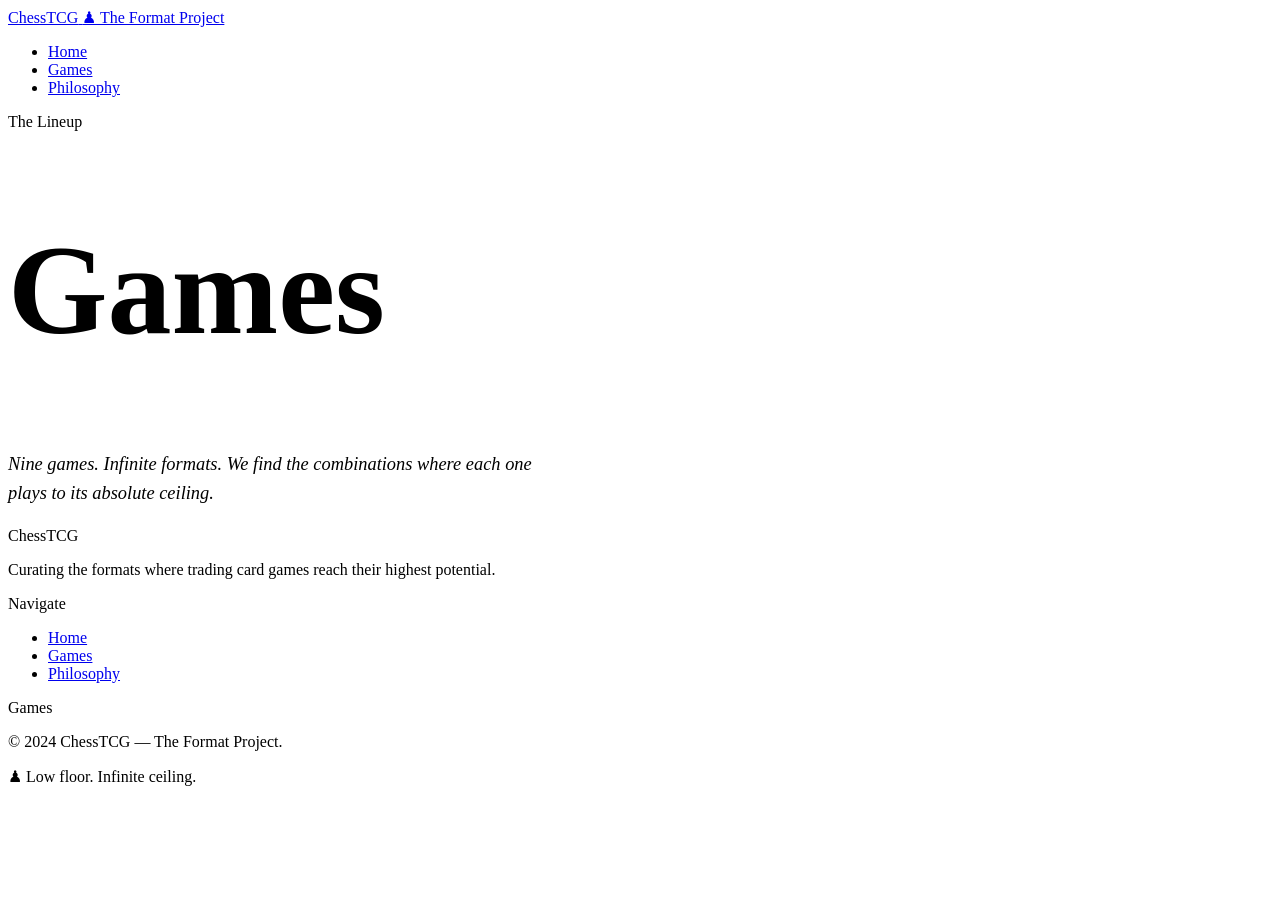
==== games.html @ 32511aa6 "Add files via upload" ====
<!DOCTYPE html>
<html lang="en">
<head>
  <meta charset="UTF-8" />
  <meta name="viewport" content="width=device-width, initial-scale=1.0" />
  <title>Games — ChessTCG</title>
  <meta name="description" content="All TCGs covered by the ChessTCG Format Project — from Yu-Gi-Oh! to Flesh and Blood." />
  <link rel="stylesheet" href="../css/style.css" />
</head>
<body>

  <nav class="nav">
    <a href="../index.html" class="nav__logo">
      <span class="nav__logo-chess">ChessTCG</span>
      <span class="nav__logo-tcg">♟ The Format Project</span>
    </a>
    <ul class="nav__links">
      <li><a href="../index.html" class="nav__link">Home</a></li>
      <li><a href="games.html" class="nav__link">Games</a></li>
      <li><a href="philosophy.html" class="nav__link">Philosophy</a></li>
    </ul>
  </nav>

  <!-- Hero -->
  <div class="page-hero">
    <div class="page-hero__inner">
      <p class="section__label">The Lineup</p>
      <h1 class="hero__title" style="font-size: clamp(3rem,10vw,9rem); opacity:1; animation:none;">Games</h1>
      <p style="font-family:var(--font-serif); font-style:italic; color:var(--parchment); font-size:1.15rem; margin-top:20px; max-width:560px; line-height:1.6;">
        Nine games. Infinite formats. We find the combinations where 
        each one plays to its absolute ceiling.
      </p>
    </div>
  </div>

  <!-- Games Grid -->
  <section class="section">
    <div class="games-grid" id="all-games"></div>
  </section>

  <!-- Footer -->
  <footer class="footer">
    <div class="footer__inner">
      <div>
        <div class="footer__brand">ChessTCG</div>
        <p class="footer__tagline">Curating the formats where trading card games reach their highest potential.</p>
      </div>
      <div>
        <p class="footer__heading">Navigate</p>
        <ul class="footer__links">
          <li><a href="../index.html" class="footer__link">Home</a></li>
          <li><a href="games.html" class="footer__link">Games</a></li>
          <li><a href="philosophy.html" class="footer__link">Philosophy</a></li>
        </ul>
      </div>
      <div>
        <p class="footer__heading">Games</p>
        <ul class="footer__links" id="footer-games"></ul>
      </div>
    </div>
    <div class="footer__bottom">
      <p class="footer__copy">© 2024 ChessTCG — The Format Project.</p>
      <p class="footer__copy">♟ Low floor. Infinite ceiling.</p>
    </div>
  </footer>

  <script src="../js/content.js"></script>
  <script src="../js/main.js"></script>
  <script>
    const grid = document.getElementById('all-games');
    GAMES.forEach(game => {
      const href = game.enabled && game.slug ? `games/${game.slug}.html` : '#';
      grid.innerHTML += `
        <a href="${href}" class="game-card ${!game.enabled ? 'game-card--placeholder' : ''}">
          <span class="game-card__tag">${game.tag}</span>
          <h3 class="game-card__name">${game.name}</h3>
          <p class="game-card__desc">${game.description}</p>
          <div class="game-card__meta">
            <span class="game-card__count">${game.matchupCount} matchup${game.matchupCount !== 1 ? 's' : ''}</span>
            <span class="game-card__arrow">${game.enabled && game.slug ? '↗' : '—'}</span>
          </div>
        </a>`;
    });

    const footerGames = document.getElementById('footer-games');
    GAMES.filter(g => g.enabled && g.slug).forEach(game => {
      footerGames.innerHTML += `<li><a href="games/${game.slug}.html" class="footer__link">${game.name}</a></li>`;
    });
  </script>
</body>
</html>
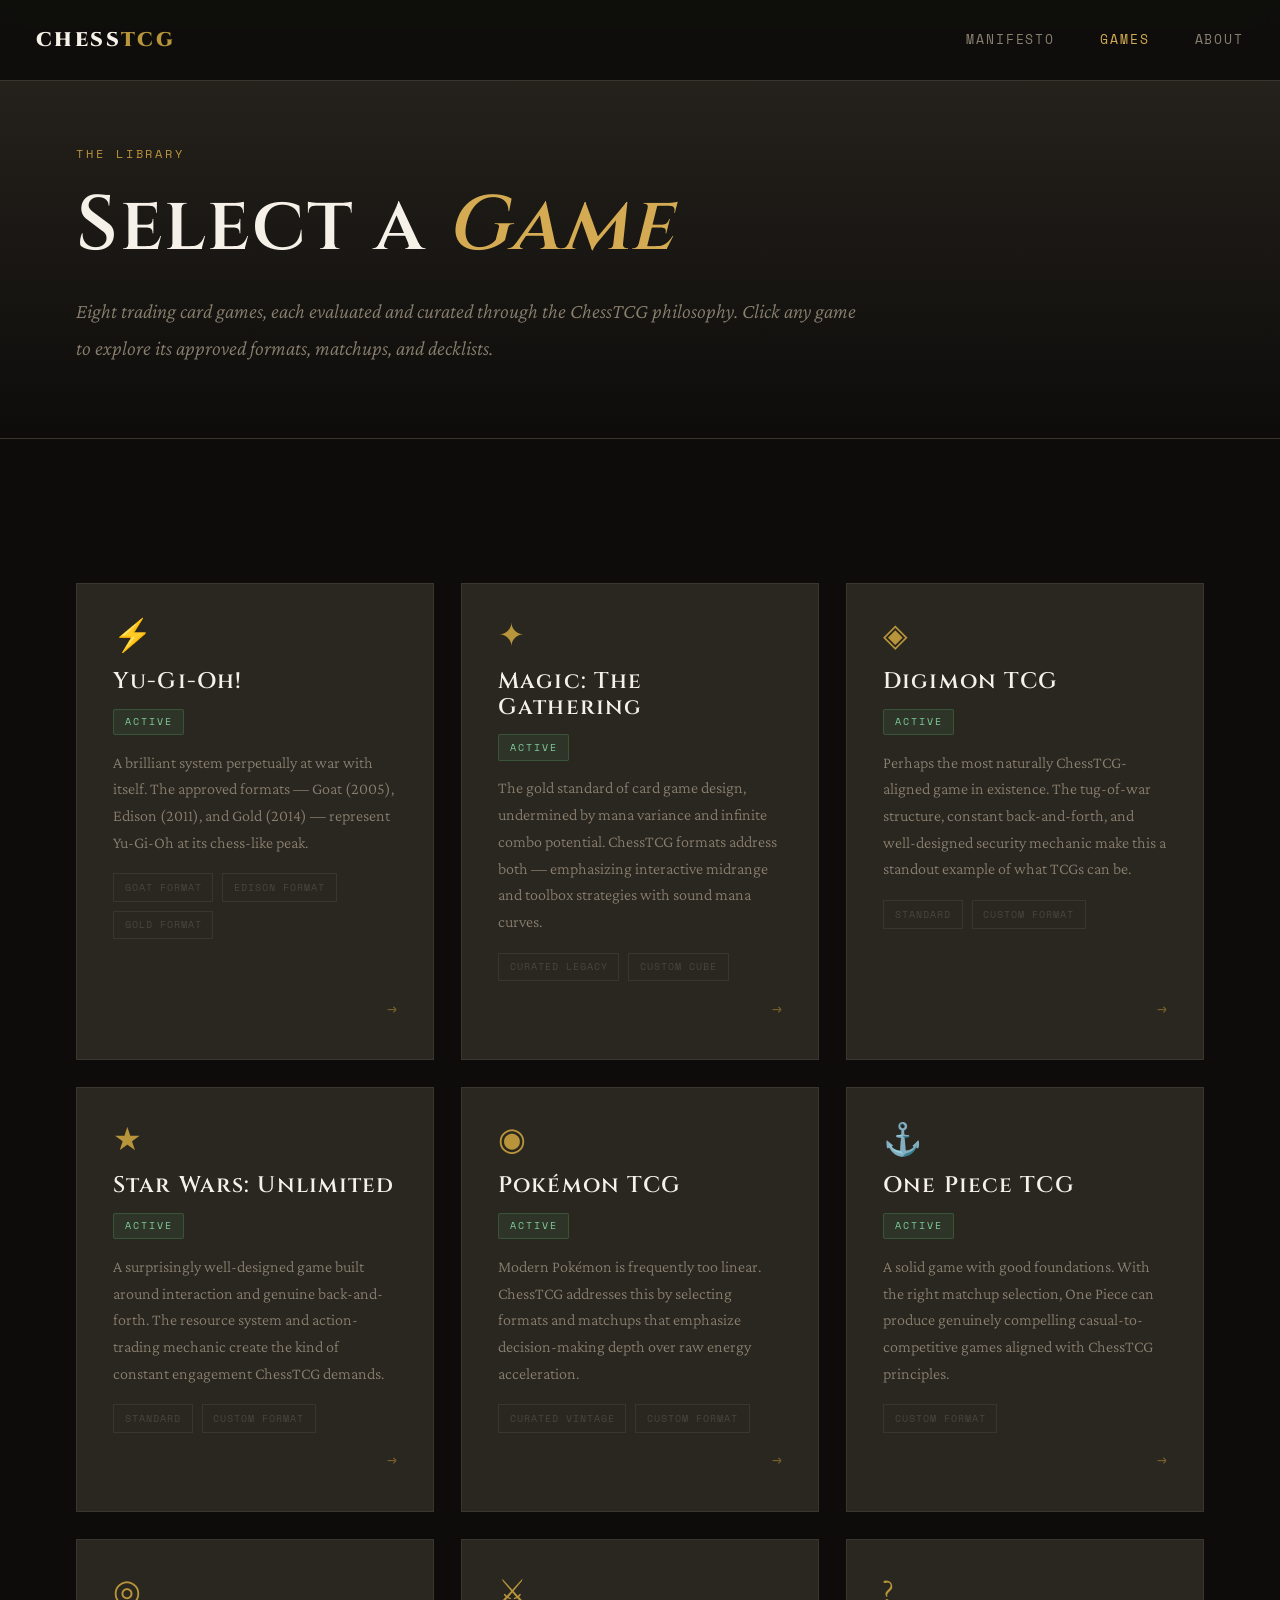
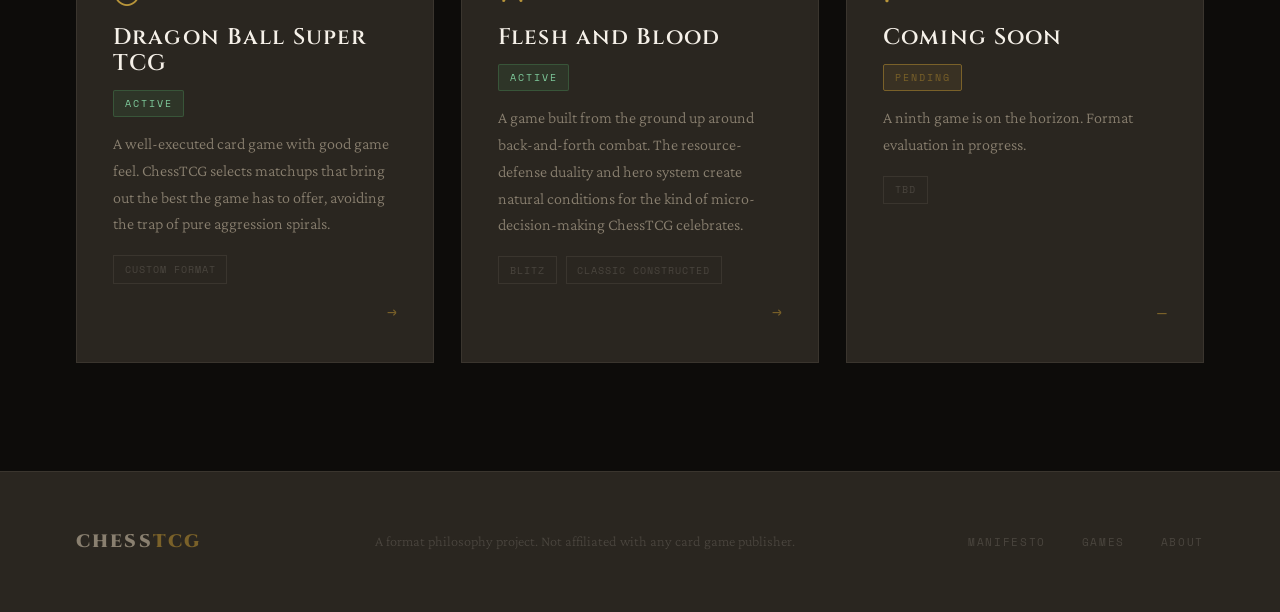
==== commit 4e0135c9: "Add files via upload" ====
--- a/games.html
+++ b/games.html
@@ -4,88 +4,204 @@
   <meta charset="UTF-8" />
   <meta name="viewport" content="width=device-width, initial-scale=1.0" />
   <title>Games — ChessTCG</title>
-  <meta name="description" content="All TCGs covered by the ChessTCG Format Project — from Yu-Gi-Oh! to Flesh and Blood." />
-  <link rel="stylesheet" href="../css/style.css" />
+  <link rel="stylesheet" href="css/global.css" />
+  <link rel="stylesheet" href="css/games.css" />
+  <link rel="preconnect" href="https://fonts.googleapis.com">
+  <link rel="preconnect" href="https://fonts.gstatic.com" crossorigin>
+  <link href="https://fonts.googleapis.com/css2?family=Cinzel:wght@400;600;900&family=Crimson+Pro:ital,wght@0,300;0,400;1,300;1,400&family=Space+Mono:wght@400;700&display=swap" rel="stylesheet">
 </head>
 <body>
 
   <nav class="nav">
-    <a href="../index.html" class="nav__logo">
-      <span class="nav__logo-chess">ChessTCG</span>
-      <span class="nav__logo-tcg">♟ The Format Project</span>
-    </a>
-    <ul class="nav__links">
-      <li><a href="../index.html" class="nav__link">Home</a></li>
-      <li><a href="games.html" class="nav__link">Games</a></li>
-      <li><a href="philosophy.html" class="nav__link">Philosophy</a></li>
-    </ul>
+    <a href="index.html" class="nav-logo">CHESS<span>TCG</span></a>
+    <div class="nav-links">
+      <a href="index.html">Manifesto</a>
+      <a href="games.html" class="active">Games</a>
+      <a href="about.html">About</a>
+    </div>
   </nav>
 
-  <!-- Hero -->
-  <div class="page-hero">
-    <div class="page-hero__inner">
-      <p class="section__label">The Lineup</p>
-      <h1 class="hero__title" style="font-size: clamp(3rem,10vw,9rem); opacity:1; animation:none;">Games</h1>
-      <p style="font-family:var(--font-serif); font-style:italic; color:var(--parchment); font-size:1.15rem; margin-top:20px; max-width:560px; line-height:1.6;">
-        Nine games. Infinite formats. We find the combinations where 
-        each one plays to its absolute ceiling.
-      </p>
+  <header class="page-header">
+    <div class="container">
+      <p class="page-eyebrow">The Library</p>
+      <h1>Select a <em>Game</em></h1>
+      <p class="page-desc">Eight trading card games, each evaluated and curated through the ChessTCG philosophy. Click any game to explore its approved formats, matchups, and decklists.</p>
     </div>
-  </div>
-
-  <!-- Games Grid -->
-  <section class="section">
-    <div class="games-grid" id="all-games"></div>
-  </section>
-
-  <!-- Footer -->
+  </header>
+
+  <main>
+    <section class="games-section">
+      <div class="container">
+        <div class="games-grid">
+
+          <!-- Yu-Gi-Oh! -->
+          <a href="games/yugioh.html" class="game-card">
+            <div class="game-card-inner">
+              <div class="game-icon">⚡</div>
+              <div class="game-info">
+                <h3>Yu-Gi-Oh!</h3>
+                <p class="game-status status-active">Active</p>
+                <p class="game-desc">A brilliant system perpetually at war with itself. The approved formats — Goat (2005), Edison (2011), and Gold (2014) — represent Yu-Gi-Oh at its chess-like peak.</p>
+                <div class="game-tags">
+                  <span class="tag">Goat Format</span>
+                  <span class="tag">Edison Format</span>
+                  <span class="tag">Gold Format</span>
+                </div>
+              </div>
+              <div class="game-arrow">→</div>
+            </div>
+          </a>
+
+          <!-- Magic the Gathering -->
+          <a href="games/magic.html" class="game-card">
+            <div class="game-card-inner">
+              <div class="game-icon">✦</div>
+              <div class="game-info">
+                <h3>Magic: The Gathering</h3>
+                <p class="game-status status-active">Active</p>
+                <p class="game-desc">The gold standard of card game design, undermined by mana variance and infinite combo potential. ChessTCG formats address both — emphasizing interactive midrange and toolbox strategies with sound mana curves.</p>
+                <div class="game-tags">
+                  <span class="tag">Curated Legacy</span>
+                  <span class="tag">Custom Cube</span>
+                </div>
+              </div>
+              <div class="game-arrow">→</div>
+            </div>
+          </a>
+
+          <!-- Digimon -->
+          <a href="games/digimon.html" class="game-card">
+            <div class="game-card-inner">
+              <div class="game-icon">◈</div>
+              <div class="game-info">
+                <h3>Digimon TCG</h3>
+                <p class="game-status status-active">Active</p>
+                <p class="game-desc">Perhaps the most naturally ChessTCG-aligned game in existence. The tug-of-war structure, constant back-and-forth, and well-designed security mechanic make this a standout example of what TCGs can be.</p>
+                <div class="game-tags">
+                  <span class="tag">Standard</span>
+                  <span class="tag">Custom Format</span>
+                </div>
+              </div>
+              <div class="game-arrow">→</div>
+            </div>
+          </a>
+
+          <!-- Star Wars Unlimited -->
+          <a href="games/starwars.html" class="game-card">
+            <div class="game-card-inner">
+              <div class="game-icon">★</div>
+              <div class="game-info">
+                <h3>Star Wars: Unlimited</h3>
+                <p class="game-status status-active">Active</p>
+                <p class="game-desc">A surprisingly well-designed game built around interaction and genuine back-and-forth. The resource system and action-trading mechanic create the kind of constant engagement ChessTCG demands.</p>
+                <div class="game-tags">
+                  <span class="tag">Standard</span>
+                  <span class="tag">Custom Format</span>
+                </div>
+              </div>
+              <div class="game-arrow">→</div>
+            </div>
+          </a>
+
+          <!-- Pokémon -->
+          <a href="games/pokemon.html" class="game-card">
+            <div class="game-card-inner">
+              <div class="game-icon">◉</div>
+              <div class="game-info">
+                <h3>Pokémon TCG</h3>
+                <p class="game-status status-active">Active</p>
+                <p class="game-desc">Modern Pokémon is frequently too linear. ChessTCG addresses this by selecting formats and matchups that emphasize decision-making depth over raw energy acceleration.</p>
+                <div class="game-tags">
+                  <span class="tag">Curated Vintage</span>
+                  <span class="tag">Custom Format</span>
+                </div>
+              </div>
+              <div class="game-arrow">→</div>
+            </div>
+          </a>
+
+          <!-- One Piece -->
+          <a href="games/onepiece.html" class="game-card">
+            <div class="game-card-inner">
+              <div class="game-icon">⚓</div>
+              <div class="game-info">
+                <h3>One Piece TCG</h3>
+                <p class="game-status status-active">Active</p>
+                <p class="game-desc">A solid game with good foundations. With the right matchup selection, One Piece can produce genuinely compelling casual-to-competitive games aligned with ChessTCG principles.</p>
+                <div class="game-tags">
+                  <span class="tag">Custom Format</span>
+                </div>
+              </div>
+              <div class="game-arrow">→</div>
+            </div>
+          </a>
+
+          <!-- Dragon Ball -->
+          <a href="games/dragonball.html" class="game-card">
+            <div class="game-card-inner">
+              <div class="game-icon">◎</div>
+              <div class="game-info">
+                <h3>Dragon Ball Super TCG</h3>
+                <p class="game-status status-active">Active</p>
+                <p class="game-desc">A well-executed card game with good game feel. ChessTCG selects matchups that bring out the best the game has to offer, avoiding the trap of pure aggression spirals.</p>
+                <div class="game-tags">
+                  <span class="tag">Custom Format</span>
+                </div>
+              </div>
+              <div class="game-arrow">→</div>
+            </div>
+          </a>
+
+          <!-- Flesh and Blood -->
+          <a href="games/fleshandblood.html" class="game-card">
+            <div class="game-card-inner">
+              <div class="game-icon">⚔</div>
+              <div class="game-info">
+                <h3>Flesh and Blood</h3>
+                <p class="game-status status-active">Active</p>
+                <p class="game-desc">A game built from the ground up around back-and-forth combat. The resource-defense duality and hero system create natural conditions for the kind of micro-decision-making ChessTCG celebrates.</p>
+                <div class="game-tags">
+                  <span class="tag">Blitz</span>
+                  <span class="tag">Classic Constructed</span>
+                </div>
+              </div>
+              <div class="game-arrow">→</div>
+            </div>
+          </a>
+
+          <!-- Placeholder -->
+          <a href="#" class="game-card game-card-placeholder">
+            <div class="game-card-inner">
+              <div class="game-icon">?</div>
+              <div class="game-info">
+                <h3>Coming Soon</h3>
+                <p class="game-status status-pending">Pending</p>
+                <p class="game-desc">A ninth game is on the horizon. Format evaluation in progress.</p>
+                <div class="game-tags">
+                  <span class="tag">TBD</span>
+                </div>
+              </div>
+              <div class="game-arrow">—</div>
+            </div>
+          </a>
+
+        </div>
+      </div>
+    </section>
+  </main>
+
   <footer class="footer">
-    <div class="footer__inner">
-      <div>
-        <div class="footer__brand">ChessTCG</div>
-        <p class="footer__tagline">Curating the formats where trading card games reach their highest potential.</p>
-      </div>
-      <div>
-        <p class="footer__heading">Navigate</p>
-        <ul class="footer__links">
-          <li><a href="../index.html" class="footer__link">Home</a></li>
-          <li><a href="games.html" class="footer__link">Games</a></li>
-          <li><a href="philosophy.html" class="footer__link">Philosophy</a></li>
-        </ul>
-      </div>
-      <div>
-        <p class="footer__heading">Games</p>
-        <ul class="footer__links" id="footer-games"></ul>
+    <div class="container">
+      <div class="footer-logo">CHESS<span>TCG</span></div>
+      <p class="footer-tagline">A format philosophy project. Not affiliated with any card game publisher.</p>
+      <div class="footer-links">
+        <a href="index.html">Manifesto</a>
+        <a href="games.html">Games</a>
+        <a href="about.html">About</a>
       </div>
     </div>
-    <div class="footer__bottom">
-      <p class="footer__copy">© 2024 ChessTCG — The Format Project.</p>
-      <p class="footer__copy">♟ Low floor. Infinite ceiling.</p>
-    </div>
   </footer>
 
-  <script src="../js/content.js"></script>
-  <script src="../js/main.js"></script>
-  <script>
-    const grid = document.getElementById('all-games');
-    GAMES.forEach(game => {
-      const href = game.enabled && game.slug ? `games/${game.slug}.html` : '#';
-      grid.innerHTML += `
-        <a href="${href}" class="game-card ${!game.enabled ? 'game-card--placeholder' : ''}">
-          <span class="game-card__tag">${game.tag}</span>
-          <h3 class="game-card__name">${game.name}</h3>
-          <p class="game-card__desc">${game.description}</p>
-          <div class="game-card__meta">
-            <span class="game-card__count">${game.matchupCount} matchup${game.matchupCount !== 1 ? 's' : ''}</span>
-            <span class="game-card__arrow">${game.enabled && game.slug ? '↗' : '—'}</span>
-          </div>
-        </a>`;
-    });
-
-    const footerGames = document.getElementById('footer-games');
-    GAMES.filter(g => g.enabled && g.slug).forEach(game => {
-      footerGames.innerHTML += `<li><a href="games/${game.slug}.html" class="footer__link">${game.name}</a></li>`;
-    });
-  </script>
+  <script src="js/main.js"></script>
 </body>
 </html>
--- a/css/global.css
+++ b/css/global.css
@@ -0,0 +1,320 @@
+/* ============================================
+   CHESSTCG — GLOBAL STYLES
+   Dark editorial aesthetic: ink, parchment, gold
+   Cinzel (display) + Crimson Pro (body) + Space Mono (labels)
+============================================ */
+
+:root {
+  --ink: #0d0c0a;
+  --paper: #f5f0e8;
+  --parchment: #ede6d6;
+  --gold: #b8953a;
+  --gold-light: #d4ab52;
+  --gold-dim: #7a6129;
+  --ivory: #faf7f2;
+  --smoke: #2a2620;
+  --ash: #4a453e;
+  --dust: #8a8070;
+  --border: #d4c9b0;
+  --border-dark: #3a352e;
+
+  --font-display: 'Cinzel', serif;
+  --font-body: 'Crimson Pro', Georgia, serif;
+  --font-mono: 'Space Mono', monospace;
+
+  --max-width: 1200px;
+  --section-gap: 6rem;
+}
+
+*, *::before, *::after {
+  box-sizing: border-box;
+  margin: 0;
+  padding: 0;
+}
+
+html {
+  font-size: 18px;
+  scroll-behavior: smooth;
+}
+
+body {
+  background-color: var(--ink);
+  color: var(--paper);
+  font-family: var(--font-body);
+  font-weight: 300;
+  line-height: 1.75;
+  min-height: 100vh;
+}
+
+/* ---- Typography ---- */
+h1, h2, h3, h4, h5 {
+  font-family: var(--font-display);
+  font-weight: 600;
+  line-height: 1.15;
+  letter-spacing: 0.02em;
+}
+
+h1 { font-size: clamp(2.5rem, 6vw, 5rem); }
+h2 { font-size: clamp(1.8rem, 4vw, 2.8rem); }
+h3 { font-size: 1.4rem; }
+h4 { font-size: 1.1rem; }
+
+em {
+  font-style: italic;
+  color: var(--gold-light);
+}
+
+p { max-width: 72ch; }
+
+a {
+  color: inherit;
+  text-decoration: none;
+}
+
+ul, ol { padding-left: 1.5rem; }
+li { margin-bottom: 0.5rem; }
+
+/* ---- Layout ---- */
+.container {
+  max-width: var(--max-width);
+  margin: 0 auto;
+  padding: 0 2rem;
+}
+
+/* ---- Navigation ---- */
+.nav {
+  position: fixed;
+  top: 0;
+  left: 0;
+  right: 0;
+  z-index: 100;
+  display: flex;
+  align-items: center;
+  justify-content: space-between;
+  padding: 1.25rem 2rem;
+  background: rgba(13, 12, 10, 0.92);
+  backdrop-filter: blur(8px);
+  border-bottom: 1px solid var(--border-dark);
+}
+
+.nav-logo {
+  font-family: var(--font-display);
+  font-weight: 900;
+  font-size: 1.1rem;
+  letter-spacing: 0.12em;
+  color: var(--paper);
+  text-transform: uppercase;
+}
+
+.nav-logo span {
+  color: var(--gold);
+}
+
+.nav-links {
+  display: flex;
+  gap: 2.5rem;
+}
+
+.nav-links a {
+  font-family: var(--font-mono);
+  font-size: 0.7rem;
+  letter-spacing: 0.15em;
+  text-transform: uppercase;
+  color: var(--dust);
+  transition: color 0.2s;
+}
+
+.nav-links a:hover,
+.nav-links a.active {
+  color: var(--gold-light);
+}
+
+/* ---- Section Labels ---- */
+.section-label {
+  font-family: var(--font-mono);
+  font-size: 0.65rem;
+  letter-spacing: 0.25em;
+  text-transform: uppercase;
+  color: var(--gold);
+  margin-bottom: 0.75rem;
+  display: flex;
+  align-items: center;
+  gap: 0.75rem;
+}
+
+.section-label::before {
+  content: '';
+  display: inline-block;
+  width: 2rem;
+  height: 1px;
+  background: var(--gold);
+}
+
+/* ---- Page Header (inner pages) ---- */
+.page-header {
+  padding: 8rem 0 4rem;
+  border-bottom: 1px solid var(--border-dark);
+  background: linear-gradient(to bottom, var(--smoke) 0%, var(--ink) 100%);
+}
+
+.page-eyebrow {
+  font-family: var(--font-mono);
+  font-size: 0.65rem;
+  letter-spacing: 0.25em;
+  text-transform: uppercase;
+  color: var(--gold);
+  margin-bottom: 1rem;
+}
+
+.page-desc {
+  font-size: 1.15rem;
+  color: var(--dust);
+  margin-top: 1.25rem;
+  font-weight: 300;
+  font-style: italic;
+}
+
+/* ---- Breadcrumb ---- */
+.breadcrumb {
+  display: inline-block;
+  font-family: var(--font-mono);
+  font-size: 0.65rem;
+  letter-spacing: 0.15em;
+  text-transform: uppercase;
+  color: var(--dust);
+  margin-bottom: 2rem;
+  transition: color 0.2s;
+}
+
+.breadcrumb:hover {
+  color: var(--gold-light);
+}
+
+/* ---- Resource Note ---- */
+.resource-note {
+  padding: 2rem 0;
+  border-top: 1px solid var(--border-dark);
+  border-bottom: 1px solid var(--border-dark);
+  background: var(--smoke);
+}
+
+.resource-note .container {
+  display: flex;
+  align-items: center;
+  gap: 1.5rem;
+}
+
+.resource-badge {
+  font-family: var(--font-mono);
+  font-size: 0.6rem;
+  letter-spacing: 0.15em;
+  text-transform: uppercase;
+  padding: 0.35rem 0.85rem;
+  border-radius: 2px;
+  white-space: nowrap;
+  flex-shrink: 0;
+}
+
+.resource-badge {
+  background: rgba(184, 149, 58, 0.15);
+  border: 1px solid var(--gold-dim);
+  color: var(--gold-light);
+}
+
+.resource-badge-warning {
+  background: rgba(180, 80, 50, 0.12);
+  border: 1px solid rgba(180, 80, 50, 0.4);
+  color: #d4836a;
+}
+
+.resource-note p {
+  font-size: 0.9rem;
+  color: var(--dust);
+  max-width: none;
+}
+
+/* ---- Footer ---- */
+.footer {
+  padding: 3rem 0;
+  border-top: 1px solid var(--border-dark);
+  background: var(--smoke);
+}
+
+.footer .container {
+  display: flex;
+  align-items: center;
+  justify-content: space-between;
+  flex-wrap: wrap;
+  gap: 1rem;
+}
+
+.footer-logo {
+  font-family: var(--font-display);
+  font-weight: 900;
+  font-size: 1rem;
+  letter-spacing: 0.12em;
+  color: var(--dust);
+}
+
+.footer-logo span {
+  color: var(--gold-dim);
+}
+
+.footer-tagline {
+  font-size: 0.8rem;
+  color: var(--ash);
+  max-width: none;
+}
+
+.footer-links {
+  display: flex;
+  gap: 2rem;
+}
+
+.footer-links a {
+  font-family: var(--font-mono);
+  font-size: 0.6rem;
+  letter-spacing: 0.15em;
+  text-transform: uppercase;
+  color: var(--ash);
+  transition: color 0.2s;
+}
+
+.footer-links a:hover {
+  color: var(--gold-light);
+}
+
+/* ---- Matchups Empty State ---- */
+.matchup-empty {
+  grid-column: 1 / -1;
+  padding: 3rem;
+  border: 1px dashed var(--border-dark);
+  text-align: center;
+  color: var(--ash);
+  font-style: italic;
+}
+
+.matchup-empty a {
+  color: var(--gold);
+  text-decoration: underline;
+}
+
+/* ---- Scroll animations ---- */
+.fade-up {
+  opacity: 0;
+  transform: translateY(24px);
+  transition: opacity 0.6s ease, transform 0.6s ease;
+}
+
+.fade-up.visible {
+  opacity: 1;
+  transform: translateY(0);
+}
+
+/* ---- Responsive ---- */
+@media (max-width: 768px) {
+  :root { --section-gap: 4rem; }
+  .nav-links { gap: 1.5rem; }
+  .footer .container { flex-direction: column; align-items: flex-start; }
+  .resource-note .container { flex-direction: column; align-items: flex-start; }
+}
--- a/css/games.css
+++ b/css/games.css
@@ -0,0 +1,139 @@
+/* ============================================
+   GAMES PAGE STYLES
+============================================ */
+
+.games-section {
+  padding: var(--section-gap) 0;
+}
+
+.games-grid {
+  display: grid;
+  grid-template-columns: repeat(auto-fill, minmax(340px, 1fr));
+  gap: 1.5rem;
+  margin-top: 2rem;
+}
+
+.game-card {
+  display: block;
+  border: 1px solid var(--border-dark);
+  background: var(--smoke);
+  transition: border-color 0.25s, transform 0.25s, box-shadow 0.25s;
+  text-decoration: none;
+  position: relative;
+  overflow: hidden;
+}
+
+.game-card::after {
+  content: '';
+  position: absolute;
+  inset: 0;
+  background: linear-gradient(135deg, rgba(184, 149, 58, 0.04) 0%, transparent 50%);
+  opacity: 0;
+  transition: opacity 0.3s;
+}
+
+.game-card:hover {
+  border-color: var(--gold-dim);
+  transform: translateY(-3px);
+  box-shadow: 0 8px 40px rgba(0,0,0,0.4);
+}
+
+.game-card:hover::after {
+  opacity: 1;
+}
+
+.game-card-placeholder {
+  opacity: 0.45;
+  pointer-events: none;
+}
+
+.game-card-inner {
+  padding: 2rem;
+  display: flex;
+  flex-direction: column;
+  gap: 0.75rem;
+  height: 100%;
+  position: relative;
+  z-index: 1;
+}
+
+.game-icon {
+  font-size: 1.75rem;
+  line-height: 1;
+  color: var(--gold);
+  margin-bottom: 0.25rem;
+}
+
+.game-info {
+  flex: 1;
+}
+
+.game-info h3 {
+  font-size: 1.25rem;
+  color: var(--paper);
+  margin-bottom: 0.5rem;
+  letter-spacing: 0.05em;
+}
+
+.game-status {
+  font-family: var(--font-mono);
+  font-size: 0.55rem;
+  letter-spacing: 0.2em;
+  text-transform: uppercase;
+  padding: 0.2rem 0.6rem;
+  border-radius: 2px;
+  display: inline-block;
+  margin-bottom: 0.75rem;
+}
+
+.status-active {
+  background: rgba(80, 160, 100, 0.12);
+  border: 1px solid rgba(80, 160, 100, 0.3);
+  color: #7ec99a;
+}
+
+.status-pending {
+  background: rgba(184, 149, 58, 0.1);
+  border: 1px solid var(--gold-dim);
+  color: var(--gold-dim);
+}
+
+.game-desc {
+  font-size: 0.9rem;
+  color: var(--dust);
+  line-height: 1.65;
+  margin-bottom: 1rem;
+}
+
+.game-tags {
+  display: flex;
+  flex-wrap: wrap;
+  gap: 0.5rem;
+}
+
+.tag {
+  font-family: var(--font-mono);
+  font-size: 0.55rem;
+  letter-spacing: 0.1em;
+  text-transform: uppercase;
+  padding: 0.25rem 0.6rem;
+  border: 1px solid var(--border-dark);
+  color: var(--ash);
+}
+
+.game-arrow {
+  font-family: var(--font-mono);
+  font-size: 0.9rem;
+  color: var(--gold-dim);
+  align-self: flex-end;
+  transition: color 0.2s, transform 0.2s;
+}
+
+.game-card:hover .game-arrow {
+  color: var(--gold-light);
+  transform: translateX(4px);
+}
+
+@media (max-width: 600px) {
+  .games-grid { grid-template-columns: 1fr; }
+}
